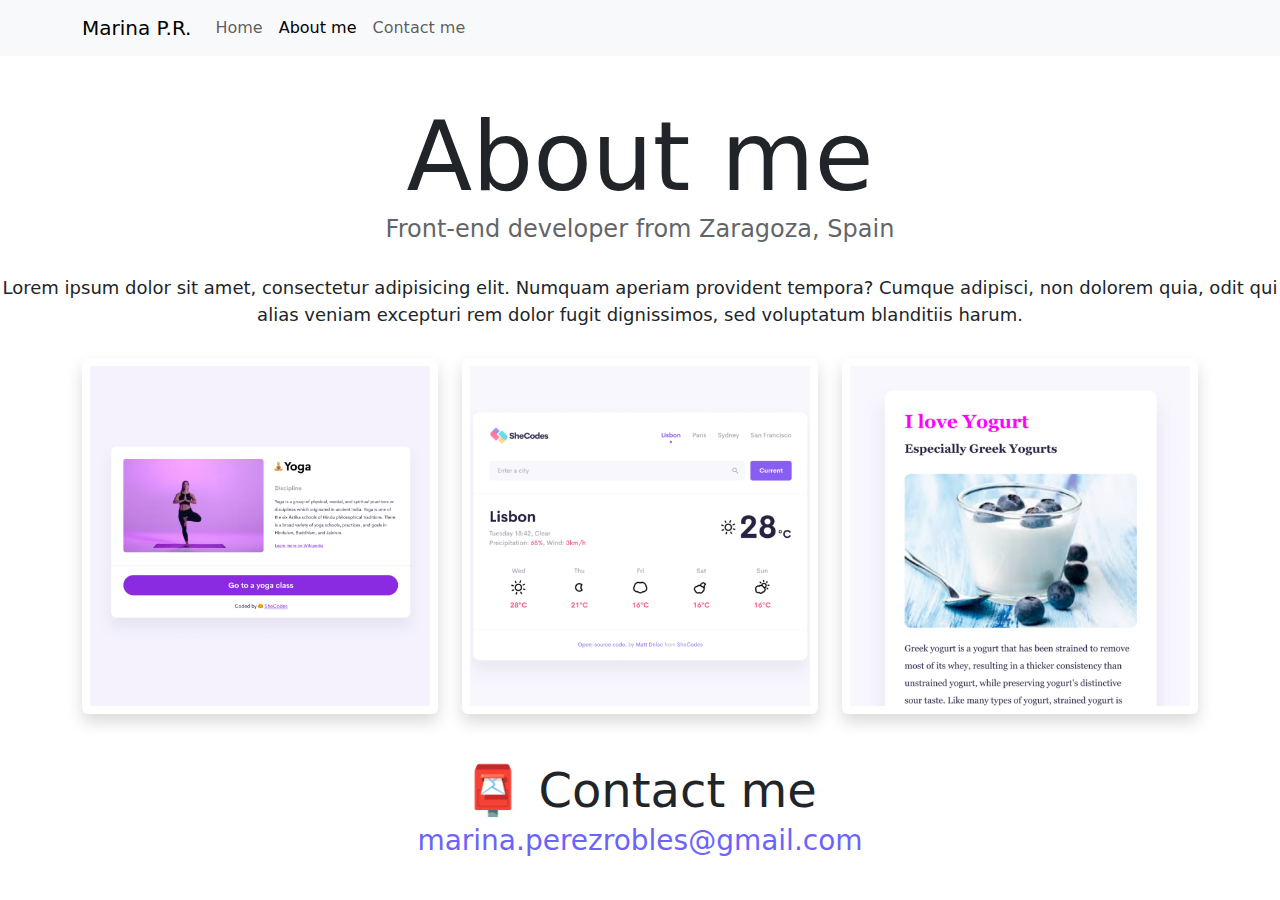
==== about.html @ c3aae794 "Initial commit" ====
<!DOCTYPE html>
<html lang="en">
  <head>
    <meta charset="UTF-8" />
    <meta http-equiv="X-UA-Compatible" content="IE=edge" />

    <meta name="viewport" content="width=device-width, initial-scale=1.0" />
    <link
      href="https://cdn.jsdelivr.net/npm/bootstrap@5.3.3/dist/css/bootstrap.min.css"
      rel="stylesheet"
      integrity="sha384-QWTKZyjpPEjISv5WaRU9OFeRpok6YctnYmDr5pNlyT2bRjXh0JMhjY6hW+ALEwIH"
      crossorigin="anonymous"
    />
    <script
      src="https://cdn.jsdelivr.net/npm/bootstrap@5.3.3/dist/js/bootstrap.bundle.min.js"
      integrity="sha384-YvpcrYf0tY3lHB60NNkmXc5s9fDVZLESaAA55NDzOxhy9GkcIdslK1eN7N6jIeHz"
      crossorigin="anonymous"
    ></script>
    <link rel="stylesheet" href="style.css" />
    <title>About Marina</title>
  </head>
  <body>
    <nav class="navbar navbar-expand-lg navbar-light bg-light fixed-top">
      <div class="container">
        <a class="navbar-brand" href="index.html">Marina P.R.</a>
        <button
          class="navbar-toggler"
          type="button"
          data-bs-toggle="collapse"
          data-bs-target="#navbarNav"
          aria-controls="navbarNav"
          aria-expanded="false"
          aria-label="Toggle navigation"
        >
          <span class="navbar-toggler-icon"></span>
        </button>
        <div class="collapse navbar-collapse" id="navbarNav">
          <ul class="navbar-nav">
            <li class="nav-item">
              <a class="nav-link" aria-current="page" href="index.html">Home</a>
            </li>
            <li class="nav-item">
              <a class="nav-link active" href="about.html">About me</a>
            </li>
            <li class="nav-item">
              <a class="nav-link" href="about.html#contact">Contact me</a>
            </li>
          </ul>
        </div>
      </div>
    </nav>

    <h1 class="text-center">About me</h1>
    <h3 class="text-center">Front-end developer from Zaragoza, Spain</h3>
    <div class="about-paragraphs text-center">
      <p>
        Lorem ipsum dolor sit amet, consectetur adipisicing elit. Numquam
        aperiam provident tempora? Cumque adipisci, non dolorem quia, odit qui
        alias veniam excepturi rem dolor fugit dignissimos, sed voluptatum
        blanditiis harum.
      </p>
    </div>
    <div class="container">
      <div class="row">
        <div class="col-sm-4">
          <img src="images/yoga.png" class="img-fluid p-2 shadow rounded" />
        </div>
        <div class="col-sm-4">
          <img src="images/weather.png" class="img-fluid p-2 shadow rounded" />
        </div>
        <div class="col-sm-4">
          <img src="images/yogurt.png" class="img-fluid p-2 shadow rounded" />
        </div>
      </div>
    </div>
    <div id="contact" class="mt-5">
      <h2 class="text-center">📮 Contact me</h2>
      <a href="mailto:marina.perezrobles@gmail.com" class="email-link">
        marina.perezrobles@gmail.com
      </a>
    </div>
  </body>
</html>
---- style.css ----
:root {
  --primary-color: #6c63ff;
  --secondary-color: #f5f2fe;
  --box-shadow: 0 5px 10px rgba(0, 0, 0, 0.3);
}

body {
  margin-top: 100px;
}

h1,
h2,
h3 {
  margin: 0;
}

h1 {
  font-size: 96px;
}

h2 {
  font-size: 48px;
}

h3 {
  font-size: 24px;
  opacity: 0.7;
}

p {
  font-size: 18px;
  line-height: 1.5;
}

.navigation-links {
  display: flex;
  margin-top: 40px;
  justify-content: center;
}

.navigation-links a {
  margin: 20px;
  border-radius: 4px;
  padding: 20px 15px;
  text-decoration: none;
  text-transform: capitalize;
}

.contact-link {
  background: var(--primary-color);
  box-shadow: var(--box-shadow);
  color: white;
}

.about-link {
  color: var(--primary-color);
  border: 1px solid var(--primary-color);
}

.homepage-link {
  color: var(--primary-color);
  text-align: center;
  display: block;
}

.about-paragraphs {
  margin: 30px 0;
}

.email-link {
  display: flex;
  justify-content: center;
  color: var(--primary-color);
  font-size: 28px;
  text-decoration: none;
}

.email-link:hover {
  text-decoration: underline;
}
.primary-link {
  border-radius: 4px;
  padding: 20px 15px;
  text-decoration: none;
  text-transform: capitalize;
  background: var(--primary-color);
  box-shadow: var(--box-shadow);
  color: white;
}
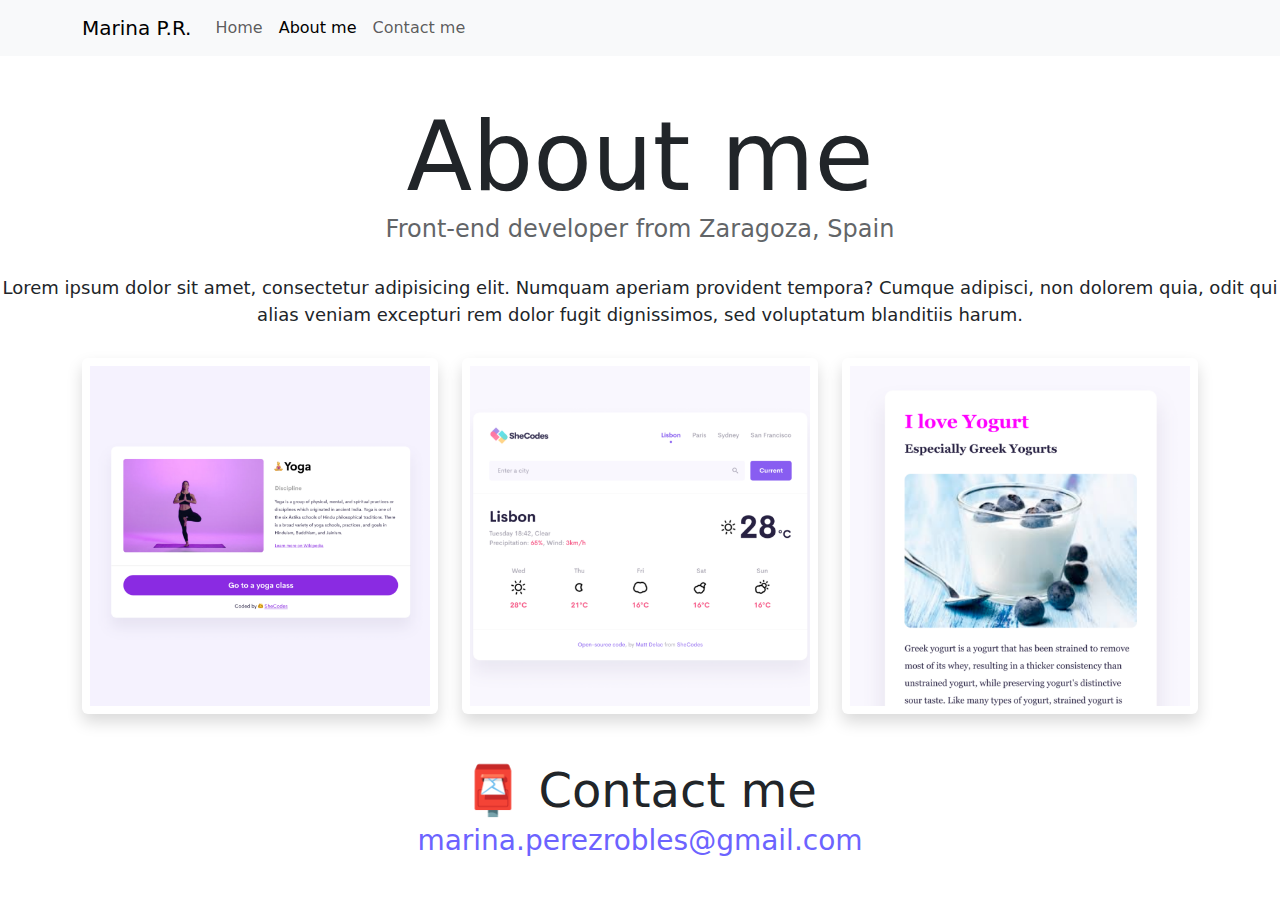
==== commit fc00286f: "Made the page SEO friendly" ====
--- a/about.html
+++ b/about.html
@@ -5,6 +5,10 @@
     <meta http-equiv="X-UA-Compatible" content="IE=edge" />
 
     <meta name="viewport" content="width=device-width, initial-scale=1.0" />
+    <meta
+      name="description"
+      content="About me section and how to get in contact"
+    />
     <link
       href="https://cdn.jsdelivr.net/npm/bootstrap@5.3.3/dist/css/bootstrap.min.css"
       rel="stylesheet"
@@ -17,12 +21,12 @@
       crossorigin="anonymous"
     ></script>
     <link rel="stylesheet" href="style.css" />
-    <title>About Marina</title>
+    <title>About me - Marina P.R.</title>
   </head>
   <body>
     <nav class="navbar navbar-expand-lg navbar-light bg-light fixed-top">
       <div class="container">
-        <a class="navbar-brand" href="index.html">Marina P.R.</a>
+        <a class="navbar-brand" title="That's me" href="/">Marina P.R.</a>
         <button
           class="navbar-toggler"
           type="button"
@@ -37,13 +41,13 @@
         <div class="collapse navbar-collapse" id="navbarNav">
           <ul class="navbar-nav">
             <li class="nav-item">
-              <a class="nav-link" aria-current="page" href="index.html">Home</a>
+              <a class="nav-link" aria-current="page" href="/">Home</a>
             </li>
             <li class="nav-item">
-              <a class="nav-link active" href="about.html">About me</a>
+              <a class="nav-link active" href="/about.html">About me</a>
             </li>
             <li class="nav-item">
-              <a class="nav-link" href="about.html#contact">Contact me</a>
+              <a class="nav-link" href="/about.html#contact">Contact me</a>
             </li>
           </ul>
         </div>
@@ -63,19 +67,35 @@
     <div class="container">
       <div class="row">
         <div class="col-sm-4">
-          <img src="images/yoga.png" class="img-fluid p-2 shadow rounded" />
+          <img
+            src="/images/yoga.png"
+            alt="yoga-pose"
+            class="img-fluid p-2 shadow rounded"
+          />
         </div>
         <div class="col-sm-4">
-          <img src="images/weather.png" class="img-fluid p-2 shadow rounded" />
+          <img
+            src="/images/weather.png"
+            alt="weather-app"
+            class="img-fluid p-2 shadow rounded"
+          />
         </div>
         <div class="col-sm-4">
-          <img src="images/yogurt.png" class="img-fluid p-2 shadow rounded" />
+          <img
+            src="/images/yogurt.png"
+            alt="yoghurt-post"
+            class="img-fluid p-2 shadow rounded"
+          />
         </div>
       </div>
     </div>
-    <div id="contact" class="mt-5">
+    <div id="contact" class="mt-5 mb-5">
       <h2 class="text-center">📮 Contact me</h2>
-      <a href="mailto:marina.perezrobles@gmail.com" class="email-link">
+      <a
+        href="mailto:marina.perezrobles@gmail.com"
+        title="@@@"
+        class="email-link"
+      >
         marina.perezrobles@gmail.com
       </a>
     </div>
